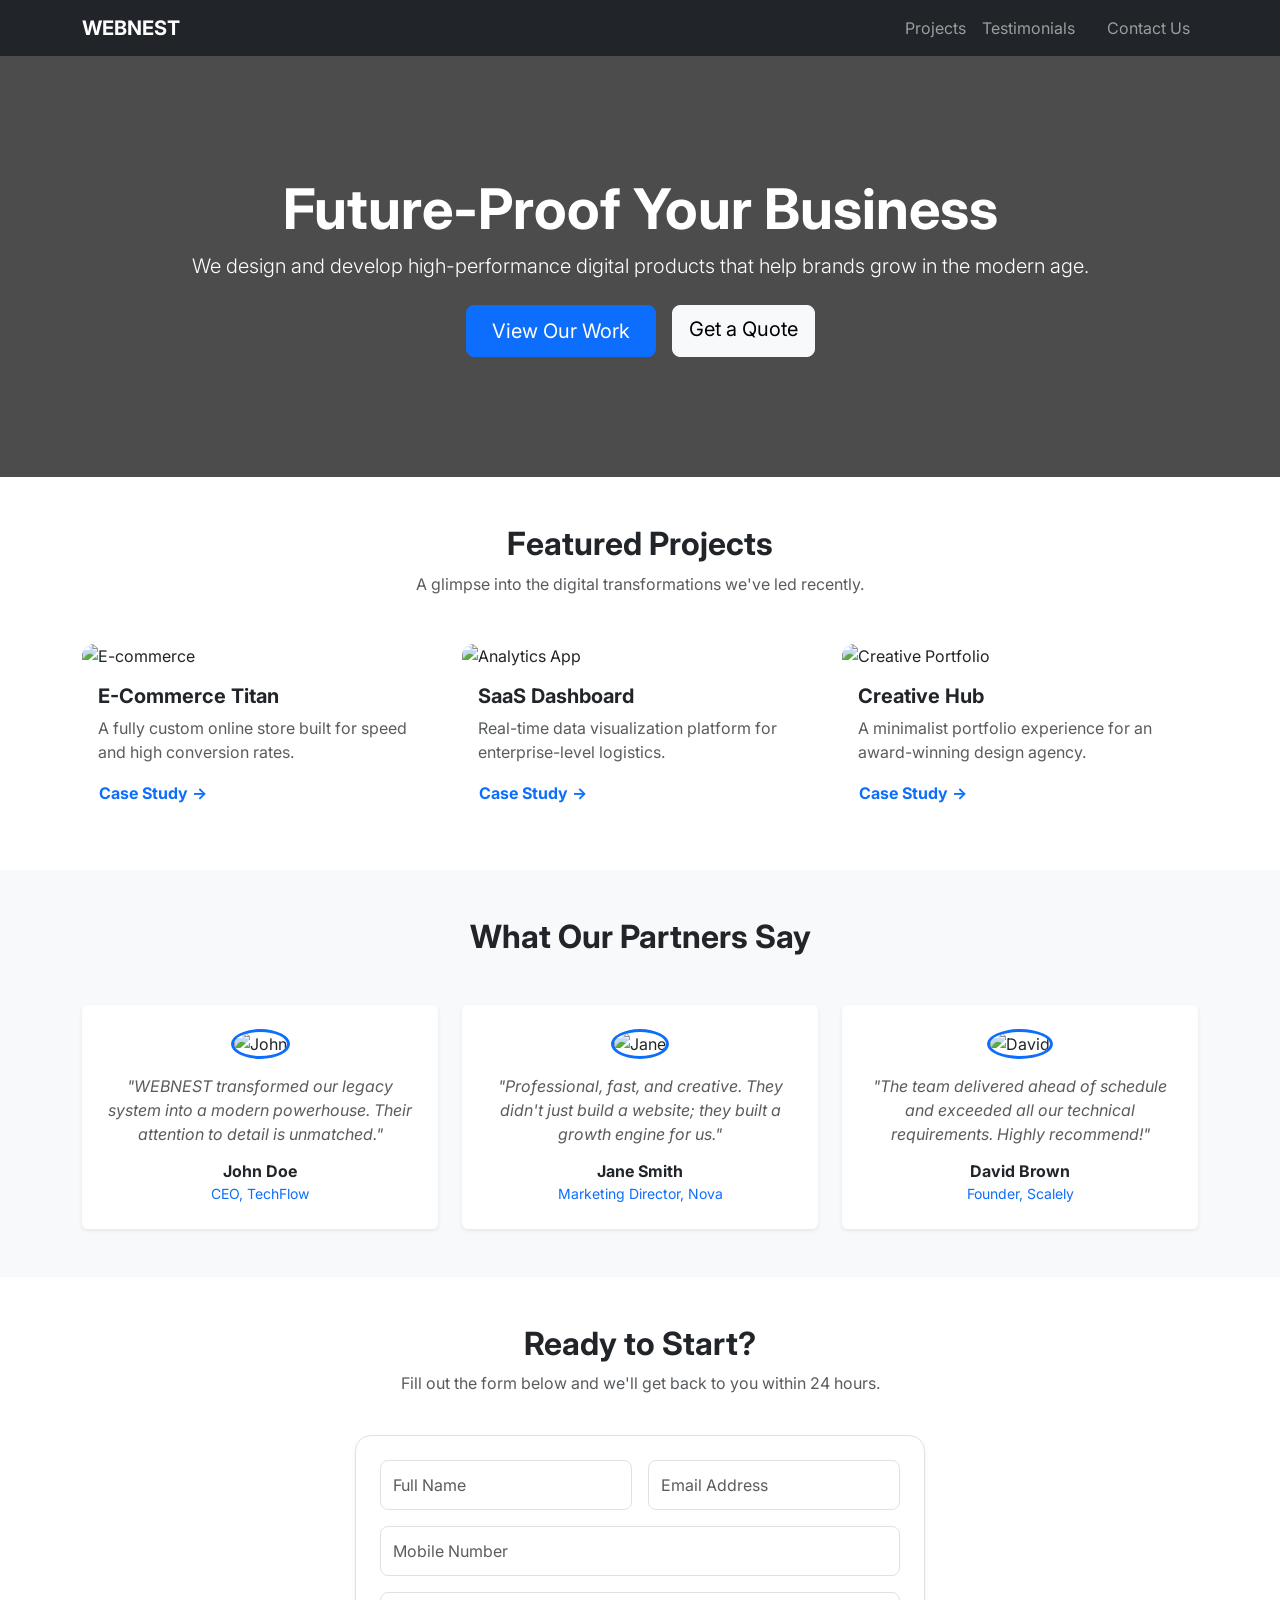
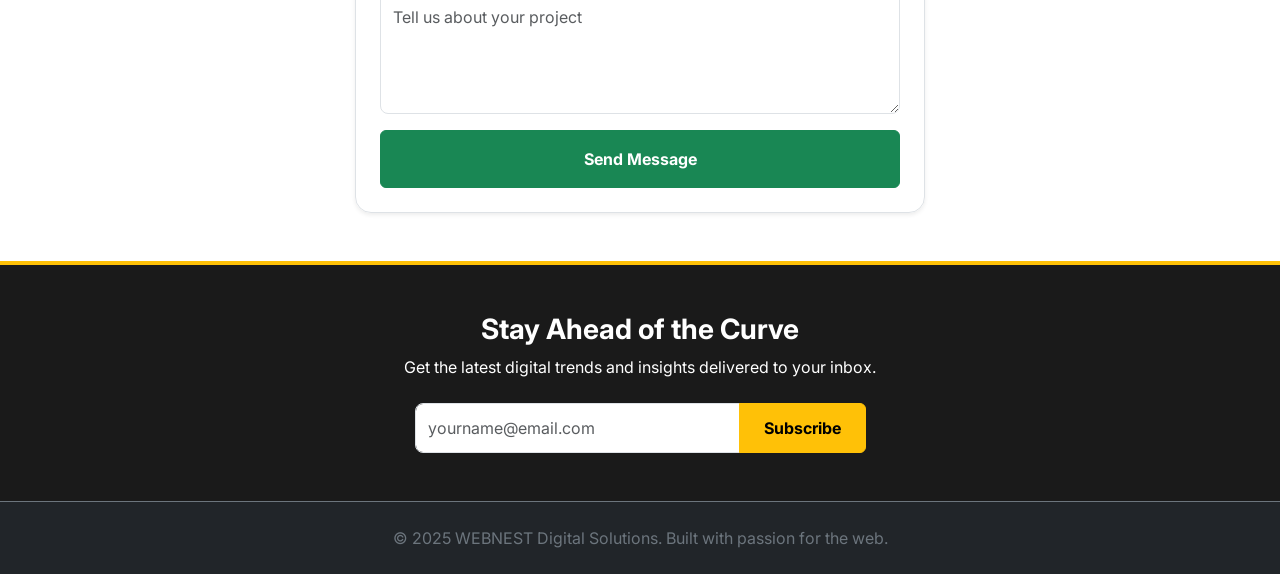
==== index.html @ b17c17e0 "fix index.html" ====
<!DOCTYPE html>
<html lang="en">
<head>
    <meta charset="UTF-8">
    <meta name="viewport" content="width=device-width, initial-scale=1">
    <title>WEBNEST | Premium Digital Solutions</title>
    <link rel="icon" type="image/png" href="images/favicon.png">

    <link href="https://cdn.jsdelivr.net/npm/bootstrap@5.3.2/dist/css/bootstrap.min.css" rel="stylesheet">
    
    <link href="https://fonts.googleapis.com/css2?family=Inter:wght@400;700&display=swap" rel="stylesheet">

    <style>
        body { font-family: 'Inter', sans-serif; }
        
        /* Hero Section */
        .hero-section {
            background: linear-gradient(rgba(0,0,0,0.7), rgba(0,0,0,0.7)), url('https://images.unsplash.com/photo-1497215728101-856f4ea42174?auto=format&fit=crop&w=1920&q=80');
            background-size: cover;
            background-position: center;
            padding: 120px 0;
        }

        .hero-section h1 { font-size: 3.5rem; font-weight: 700; }

        /* Card Hover Effects */
        .card { 
            transition: transform 0.3s ease, box-shadow 0.3s ease; 
            border: none;
            border-radius: 12px;
            overflow: hidden;
        }
        .card:hover { 
            transform: translateY(-10px); 
            box-shadow: 0 10px 20px rgba(0,0,0,0.1); 
        }

        /* Client Images */
        .client-card img {
            width: 80px;
            height: 80px;
            border-radius: 50%;
            object-fit: cover;
            border: 3px solid #0d6efd;
            margin-bottom: 15px;
        }

        /* Newsletter */
        .newsletter-section {
            background-color: #1a1a1a;
            border-top: 4px solid #ffc107;
        }

        .btn-primary { padding: 10px 25px; border-radius: 8px; }
        .form-control { border-radius: 8px; padding: 12px; }
    </style>
</head>
<body>

<nav class="navbar navbar-expand-lg navbar-dark bg-dark sticky-top">
    <div class="container">
        <a class="navbar-brand fw-bold" href="#">WEBNEST</a>
        <button class="navbar-toggler" type="button" data-bs-toggle="collapse" data-bs-target="#navbarNav">
            <span class="navbar-toggler-icon"></span>
        </button>
        <div class="collapse navbar-collapse" id="navbarNav">
            <ul class="navbar-nav ms-auto">
                <li class="nav-item"><a class="nav-link" href="#projects">Projects</a></li>
                <li class="nav-item"><a class="nav-link" href="#clients">Testimonials</a></li>
                <li class="nav-item"><a class="nav-link btn btn-outline-light ms-lg-3" href="#contact">Contact Us</a></li>
            </ul>
        </div>
    </div>
</nav>

<section class="hero-section text-center text-white">
    <div class="container">
        <h1 class="display-3">Future-Proof Your Business</h1>
        <p class="lead mb-4">We design and develop high-performance digital products that help brands grow in the modern age.</p>
        <div class="d-flex justify-content-center gap-3">
            <a href="#projects" class="btn btn-primary btn-lg">View Our Work</a>
            <a href="#contact" class="btn btn-light btn-lg">Get a Quote</a>
        </div>
    </div>
</section>

<section id="projects" class="py-5">
    <div class="container">
        <div class="text-center mb-5">
            <h2 class="fw-bold">Featured Projects</h2>
            <p class="text-muted">A glimpse into the digital transformations we've led recently.</p>
        </div>
        <div class="row g-4">
            <div class="col-md-4">
                <div class="card h-100">
                    <img src="https://images.unsplash.com/photo-1460925895917-afdab827c52f?auto=format&fit=crop&w=500&q=80" class="card-img-top" alt="E-commerce">
                    <div class="card-body">
                        <h5 class="card-title fw-bold">E-Commerce Titan</h5>
                        <p class="card-text text-muted">A fully custom online store built for speed and high conversion rates.</p>
                        <button class="btn btn-link p-0 text-decoration-none fw-bold">Case Study &rarr;</button>
                    </div>
                </div>
            </div>

            <div class="col-md-4">
                <div class="card h-100">
                    <img src="https://images.unsplash.com/photo-1551288049-bebda4e38f71?auto=format&fit=crop&w=500&q=80" class="card-img-top" alt="Analytics App">
                    <div class="card-body">
                        <h5 class="card-title fw-bold">SaaS Dashboard</h5>
                        <p class="card-text text-muted">Real-time data visualization platform for enterprise-level logistics.</p>
                        <button class="btn btn-link p-0 text-decoration-none fw-bold">Case Study &rarr;</button>
                    </div>
                </div>
            </div>

            <div class="col-md-4">
                <div class="card h-100">
                    <img src="https://images.unsplash.com/photo-1499951360447-b19be8fe80f5?auto=format&fit=crop&w=500&q=80" class="card-img-top" alt="Creative Portfolio">
                    <div class="card-body">
                        <h5 class="card-title fw-bold">Creative Hub</h5>
                        <p class="card-text text-muted">A minimalist portfolio experience for an award-winning design agency.</p>
                        <button class="btn btn-link p-0 text-decoration-none fw-bold">Case Study &rarr;</button>
                    </div>
                </div>
            </div>
        </div>
    </div>
</section>

<section id="clients" class="bg-light py-5">
    <div class="container">
        <h2 class="text-center mb-5 fw-bold">What Our Partners Say</h2>
        <div class="row g-4">
            <div class="col-md-4">
                <div class="client-card bg-white p-4 shadow-sm rounded text-center">
                    <img src="https://i.pravatar.cc/150?u=1" alt="John">
                    <p class="fst-italic text-muted">"WEBNEST transformed our legacy system into a modern powerhouse. Their attention to detail is unmatched."</p>
                    <h6 class="mb-0 fw-bold">John Doe</h6>
                    <small class="text-primary">CEO, TechFlow</small>
                </div>
            </div>

            <div class="col-md-4">
                <div class="client-card bg-white p-4 shadow-sm rounded text-center">
                    <img src="https://i.pravatar.cc/150?u=2" alt="Jane">
                    <p class="fst-italic text-muted">"Professional, fast, and creative. They didn't just build a website; they built a growth engine for us."</p>
                    <h6 class="mb-0 fw-bold">Jane Smith</h6>
                    <small class="text-primary">Marketing Director, Nova</small>
                </div>
            </div>

            <div class="col-md-4">
                <div class="client-card bg-white p-4 shadow-sm rounded text-center">
                    <img src="https://i.pravatar.cc/150?u=5" alt="David">
                    <p class="fst-italic text-muted">"The team delivered ahead of schedule and exceeded all our technical requirements. Highly recommend!"</p>
                    <h6 class="mb-0 fw-bold">David Brown</h6>
                    <small class="text-primary">Founder, Scalely</small>
                </div>
            </div>
        </div>
    </div>
</section>

<section id="contact" class="py-5">
    <div class="container">
        <div class="row justify-content-center">
            <div class="col-md-6 text-center mb-4">
                <h2 class="fw-bold">Ready to Start?</h2>
                <p class="text-muted">Fill out the form below and we'll get back to you within 24 hours.</p>
            </div>
        </div>
        <div class="row justify-content-center">
            <div class="col-md-6 border p-4 rounded-4 shadow-sm">
                <form>
                    <div class="row g-3">
                        <div class="col-md-6">
                            <input type="text" class="form-control" placeholder="Full Name" required>
                        </div>
                        <div class="col-md-6">
                            <input type="email" class="form-control" placeholder="Email Address" required>
                        </div>
                        <div class="col-12">
                            <input type="tel" class="form-control" placeholder="Mobile Number">
                        </div>
                        <div class="col-12">
                            <textarea class="form-control" rows="4" placeholder="Tell us about your project"></textarea>
                        </div>
                        <div class="col-12">
                            <button class="btn btn-success w-100 py-3 fw-bold">Send Message</button>
                        </div>
                    </div>
                </form>
            </div>
        </div>
    </div>
</section>

<section class="newsletter-section text-white py-5">
    <div class="container text-center">
        <h3 class="fw-bold">Stay Ahead of the Curve</h3>
        <p class="mb-4">Get the latest digital trends and insights delivered to your inbox.</p>
        <div class="row justify-content-center">
            <div class="col-md-5">
                <div class="input-group">
                    <input type="email" class="form-control" placeholder="yourname@email.com">
                    <button class="btn btn-warning fw-bold px-4">Subscribe</button>
                </div>
            </div>
        </div>
    </div>
</section>

<footer class="bg-dark text-secondary text-center py-4 border-top border-secondary">
    <div class="container">
        <p class="mb-0">&copy; 2025 WEBNEST Digital Solutions. Built with passion for the web.</p>
    </div>
</footer>

<script src="https://cdn.jsdelivr.net/npm/bootstrap@5.3.2/dist/js/bootstrap.bundle.min.js"></script>
</body>
</html>
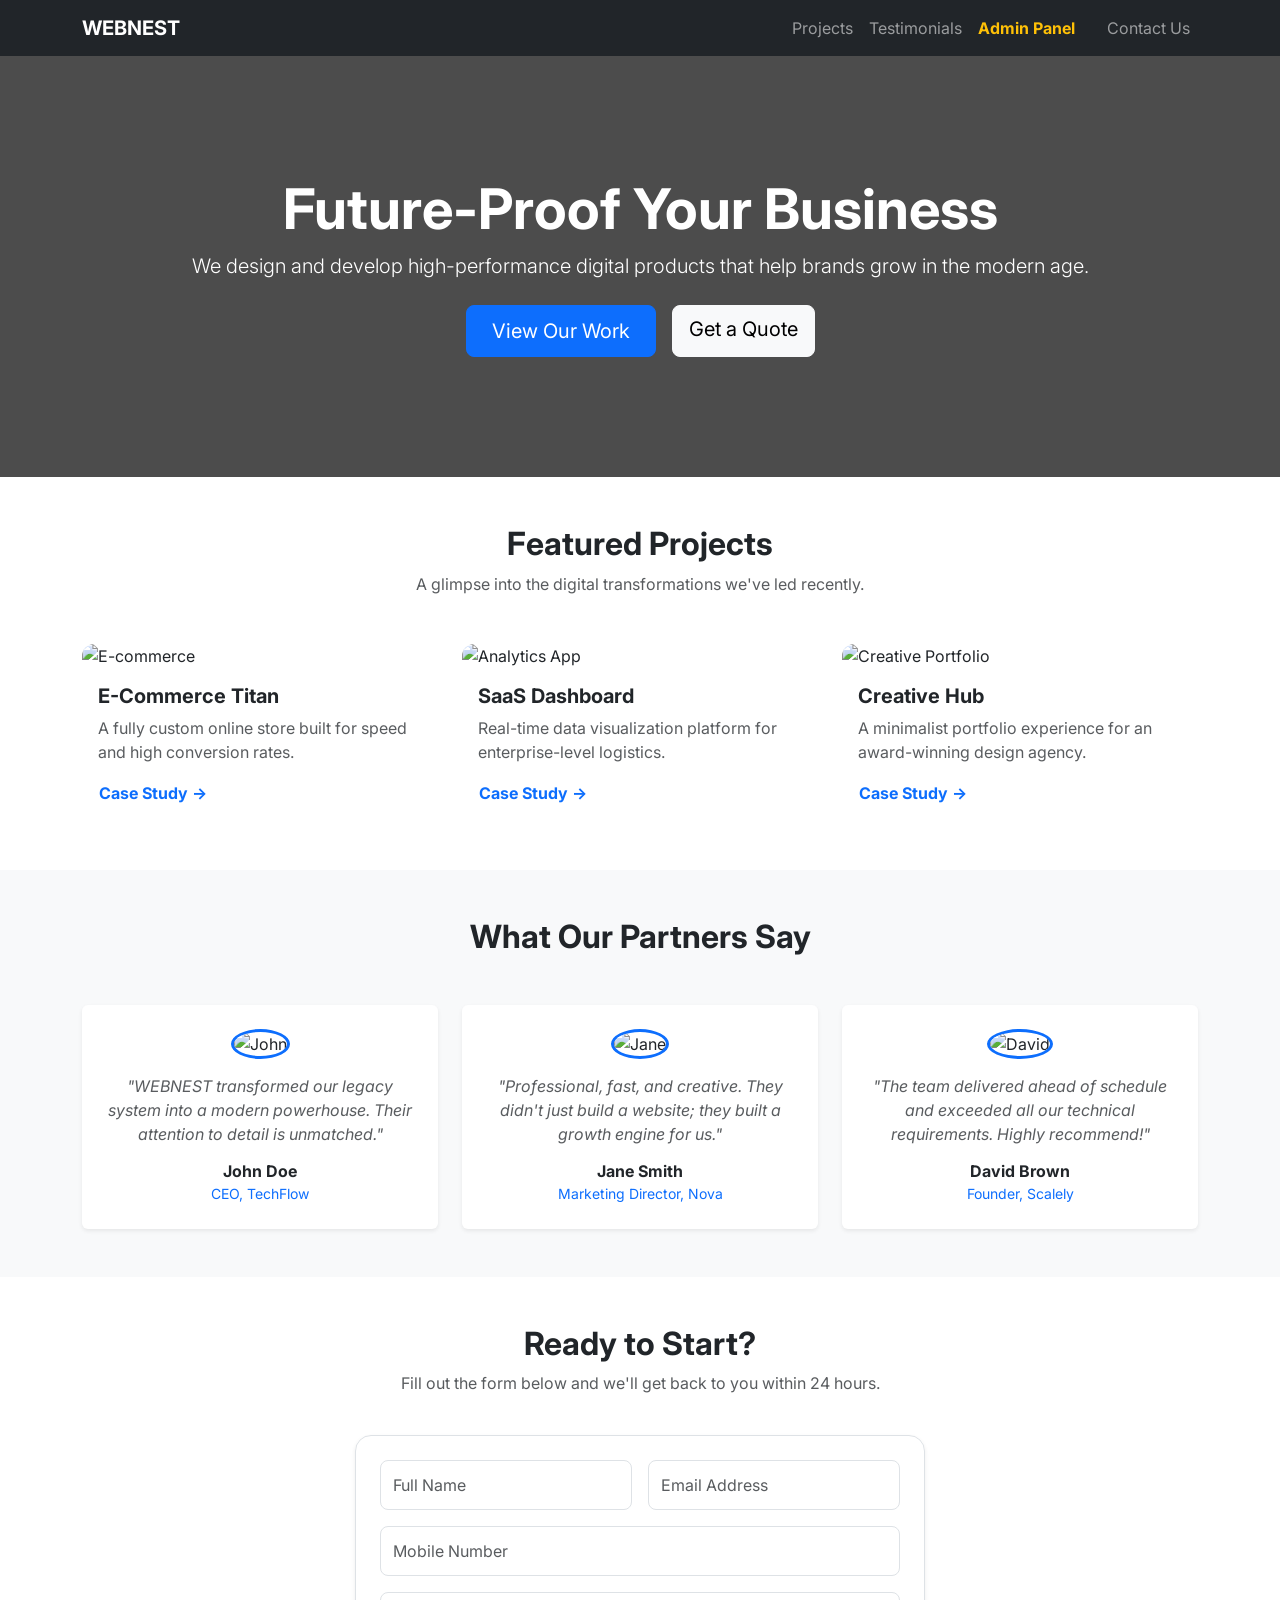
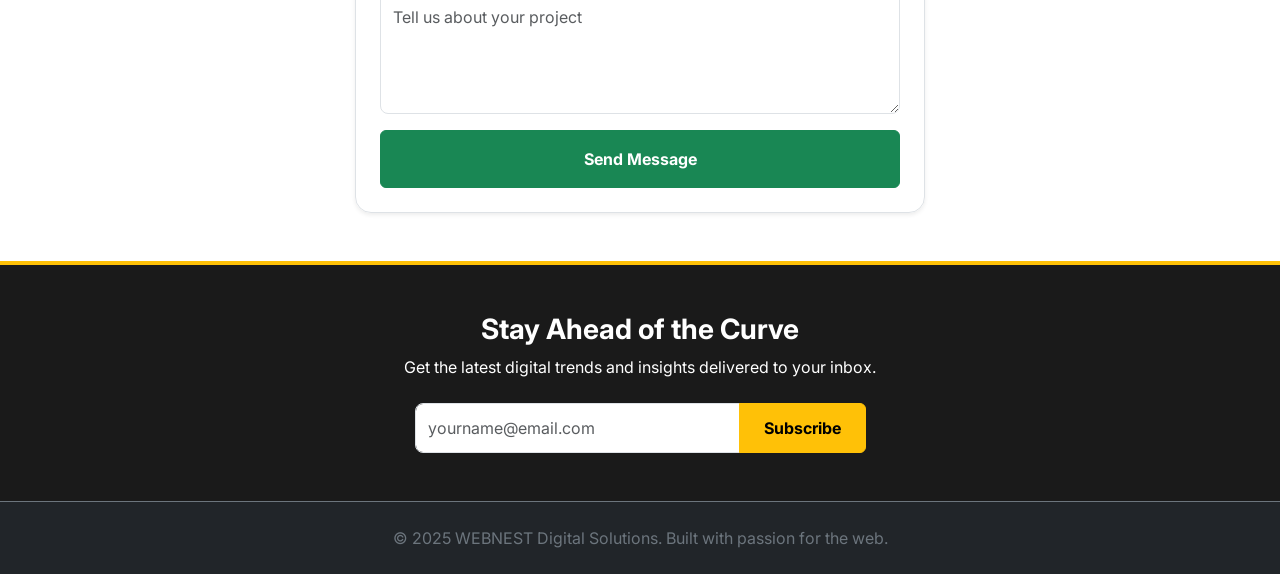
==== commit 4cd1c638: "connect admin panel" ====
--- a/index.html
+++ b/index.html
@@ -1,5 +1,6 @@
 <!DOCTYPE html>
 <html lang="en">
+
 <head>
     <meta charset="UTF-8">
     <meta name="viewport" content="width=device-width, initial-scale=1">
@@ -7,32 +8,38 @@
     <link rel="icon" type="image/png" href="images/favicon.png">
 
     <link href="https://cdn.jsdelivr.net/npm/bootstrap@5.3.2/dist/css/bootstrap.min.css" rel="stylesheet">
-    
+
     <link href="https://fonts.googleapis.com/css2?family=Inter:wght@400;700&display=swap" rel="stylesheet">
 
     <style>
-        body { font-family: 'Inter', sans-serif; }
-        
+        body {
+            font-family: 'Inter', sans-serif;
+        }
+
         /* Hero Section */
         .hero-section {
-            background: linear-gradient(rgba(0,0,0,0.7), rgba(0,0,0,0.7)), url('https://images.unsplash.com/photo-1497215728101-856f4ea42174?auto=format&fit=crop&w=1920&q=80');
+            background: linear-gradient(rgba(0, 0, 0, 0.7), rgba(0, 0, 0, 0.7)), url('https://images.unsplash.com/photo-1497215728101-856f4ea42174?auto=format&fit=crop&w=1920&q=80');
             background-size: cover;
             background-position: center;
             padding: 120px 0;
         }
 
-        .hero-section h1 { font-size: 3.5rem; font-weight: 700; }
+        .hero-section h1 {
+            font-size: 3.5rem;
+            font-weight: 700;
+        }
 
         /* Card Hover Effects */
-        .card { 
-            transition: transform 0.3s ease, box-shadow 0.3s ease; 
+        .card {
+            transition: transform 0.3s ease, box-shadow 0.3s ease;
             border: none;
             border-radius: 12px;
             overflow: hidden;
         }
-        .card:hover { 
-            transform: translateY(-10px); 
-            box-shadow: 0 10px 20px rgba(0,0,0,0.1); 
+
+        .card:hover {
+            transform: translateY(-10px);
+            box-shadow: 0 10px 20px rgba(0, 0, 0, 0.1);
         }
 
         /* Client Images */
@@ -51,171 +58,195 @@
             border-top: 4px solid #ffc107;
         }
 
-        .btn-primary { padding: 10px 25px; border-radius: 8px; }
-        .form-control { border-radius: 8px; padding: 12px; }
+        .btn-primary {
+            padding: 10px 25px;
+            border-radius: 8px;
+        }
+
+        .form-control {
+            border-radius: 8px;
+            padding: 12px;
+        }
     </style>
 </head>
+
 <body>
 
-<nav class="navbar navbar-expand-lg navbar-dark bg-dark sticky-top">
-    <div class="container">
-        <a class="navbar-brand fw-bold" href="#">WEBNEST</a>
-        <button class="navbar-toggler" type="button" data-bs-toggle="collapse" data-bs-target="#navbarNav">
-            <span class="navbar-toggler-icon"></span>
-        </button>
-        <div class="collapse navbar-collapse" id="navbarNav">
-            <ul class="navbar-nav ms-auto">
-                <li class="nav-item"><a class="nav-link" href="#projects">Projects</a></li>
-                <li class="nav-item"><a class="nav-link" href="#clients">Testimonials</a></li>
-                <li class="nav-item"><a class="nav-link btn btn-outline-light ms-lg-3" href="#contact">Contact Us</a></li>
-            </ul>
-        </div>
-    </div>
-</nav>
-
-<section class="hero-section text-center text-white">
-    <div class="container">
-        <h1 class="display-3">Future-Proof Your Business</h1>
-        <p class="lead mb-4">We design and develop high-performance digital products that help brands grow in the modern age.</p>
-        <div class="d-flex justify-content-center gap-3">
-            <a href="#projects" class="btn btn-primary btn-lg">View Our Work</a>
-            <a href="#contact" class="btn btn-light btn-lg">Get a Quote</a>
-        </div>
-    </div>
-</section>
-
-<section id="projects" class="py-5">
-    <div class="container">
-        <div class="text-center mb-5">
-            <h2 class="fw-bold">Featured Projects</h2>
-            <p class="text-muted">A glimpse into the digital transformations we've led recently.</p>
-        </div>
-        <div class="row g-4">
-            <div class="col-md-4">
-                <div class="card h-100">
-                    <img src="https://images.unsplash.com/photo-1460925895917-afdab827c52f?auto=format&fit=crop&w=500&q=80" class="card-img-top" alt="E-commerce">
-                    <div class="card-body">
-                        <h5 class="card-title fw-bold">E-Commerce Titan</h5>
-                        <p class="card-text text-muted">A fully custom online store built for speed and high conversion rates.</p>
-                        <button class="btn btn-link p-0 text-decoration-none fw-bold">Case Study &rarr;</button>
-                    </div>
-                </div>
-            </div>
-
-            <div class="col-md-4">
-                <div class="card h-100">
-                    <img src="https://images.unsplash.com/photo-1551288049-bebda4e38f71?auto=format&fit=crop&w=500&q=80" class="card-img-top" alt="Analytics App">
-                    <div class="card-body">
-                        <h5 class="card-title fw-bold">SaaS Dashboard</h5>
-                        <p class="card-text text-muted">Real-time data visualization platform for enterprise-level logistics.</p>
-                        <button class="btn btn-link p-0 text-decoration-none fw-bold">Case Study &rarr;</button>
-                    </div>
-                </div>
-            </div>
-
-            <div class="col-md-4">
-                <div class="card h-100">
-                    <img src="https://images.unsplash.com/photo-1499951360447-b19be8fe80f5?auto=format&fit=crop&w=500&q=80" class="card-img-top" alt="Creative Portfolio">
-                    <div class="card-body">
-                        <h5 class="card-title fw-bold">Creative Hub</h5>
-                        <p class="card-text text-muted">A minimalist portfolio experience for an award-winning design agency.</p>
-                        <button class="btn btn-link p-0 text-decoration-none fw-bold">Case Study &rarr;</button>
-                    </div>
-                </div>
-            </div>
-        </div>
-    </div>
-</section>
-
-<section id="clients" class="bg-light py-5">
-    <div class="container">
-        <h2 class="text-center mb-5 fw-bold">What Our Partners Say</h2>
-        <div class="row g-4">
-            <div class="col-md-4">
-                <div class="client-card bg-white p-4 shadow-sm rounded text-center">
-                    <img src="https://i.pravatar.cc/150?u=1" alt="John">
-                    <p class="fst-italic text-muted">"WEBNEST transformed our legacy system into a modern powerhouse. Their attention to detail is unmatched."</p>
-                    <h6 class="mb-0 fw-bold">John Doe</h6>
-                    <small class="text-primary">CEO, TechFlow</small>
-                </div>
-            </div>
-
-            <div class="col-md-4">
-                <div class="client-card bg-white p-4 shadow-sm rounded text-center">
-                    <img src="https://i.pravatar.cc/150?u=2" alt="Jane">
-                    <p class="fst-italic text-muted">"Professional, fast, and creative. They didn't just build a website; they built a growth engine for us."</p>
-                    <h6 class="mb-0 fw-bold">Jane Smith</h6>
-                    <small class="text-primary">Marketing Director, Nova</small>
-                </div>
-            </div>
-
-            <div class="col-md-4">
-                <div class="client-card bg-white p-4 shadow-sm rounded text-center">
-                    <img src="https://i.pravatar.cc/150?u=5" alt="David">
-                    <p class="fst-italic text-muted">"The team delivered ahead of schedule and exceeded all our technical requirements. Highly recommend!"</p>
-                    <h6 class="mb-0 fw-bold">David Brown</h6>
-                    <small class="text-primary">Founder, Scalely</small>
-                </div>
-            </div>
-        </div>
-    </div>
-</section>
-
-<section id="contact" class="py-5">
-    <div class="container">
-        <div class="row justify-content-center">
-            <div class="col-md-6 text-center mb-4">
-                <h2 class="fw-bold">Ready to Start?</h2>
-                <p class="text-muted">Fill out the form below and we'll get back to you within 24 hours.</p>
-            </div>
-        </div>
-        <div class="row justify-content-center">
-            <div class="col-md-6 border p-4 rounded-4 shadow-sm">
-                <form>
-                    <div class="row g-3">
-                        <div class="col-md-6">
-                            <input type="text" class="form-control" placeholder="Full Name" required>
-                        </div>
-                        <div class="col-md-6">
-                            <input type="email" class="form-control" placeholder="Email Address" required>
-                        </div>
-                        <div class="col-12">
-                            <input type="tel" class="form-control" placeholder="Mobile Number">
-                        </div>
-                        <div class="col-12">
-                            <textarea class="form-control" rows="4" placeholder="Tell us about your project"></textarea>
-                        </div>
-                        <div class="col-12">
-                            <button class="btn btn-success w-100 py-3 fw-bold">Send Message</button>
-                        </div>
-                    </div>
-                </form>
-            </div>
-        </div>
-    </div>
-</section>
-
-<section class="newsletter-section text-white py-5">
-    <div class="container text-center">
-        <h3 class="fw-bold">Stay Ahead of the Curve</h3>
-        <p class="mb-4">Get the latest digital trends and insights delivered to your inbox.</p>
-        <div class="row justify-content-center">
-            <div class="col-md-5">
-                <div class="input-group">
-                    <input type="email" class="form-control" placeholder="yourname@email.com">
-                    <button class="btn btn-warning fw-bold px-4">Subscribe</button>
-                </div>
-            </div>
-        </div>
-    </div>
-</section>
-
-<footer class="bg-dark text-secondary text-center py-4 border-top border-secondary">
-    <div class="container">
-        <p class="mb-0">&copy; 2025 WEBNEST Digital Solutions. Built with passion for the web.</p>
-    </div>
-</footer>
-
-<script src="https://cdn.jsdelivr.net/npm/bootstrap@5.3.2/dist/js/bootstrap.bundle.min.js"></script>
+    <nav class="navbar navbar-expand-lg navbar-dark bg-dark sticky-top">
+        <div class="container">
+            <a class="navbar-brand fw-bold" href="#">WEBNEST</a>
+            <button class="navbar-toggler" type="button" data-bs-toggle="collapse" data-bs-target="#navbarNav">
+                <span class="navbar-toggler-icon"></span>
+            </button>
+            <div class="collapse navbar-collapse" id="navbarNav">
+                <ul class="navbar-nav ms-auto">
+                    <li class="nav-item"><a class="nav-link" href="#projects">Projects</a></li>
+                    <li class="nav-item"><a class="nav-link" href="#clients">Testimonials</a></li>
+                    <li class="nav-item">
+                        <a class="nav-link fw-bold text-warning" href="/admin-panel/admin.html">Admin Panel</a>
+                    </li>
+                    <li class="nav-item"><a class="nav-link btn btn-outline-light ms-lg-3" href="#contact">Contact
+                            Us</a></li>
+                </ul>
+            </div>
+        </div>
+    </nav>
+
+    <section class="hero-section text-center text-white">
+        <div class="container">
+            <h1 class="display-3">Future-Proof Your Business</h1>
+            <p class="lead mb-4">We design and develop high-performance digital products that help brands grow in the
+                modern age.</p>
+            <div class="d-flex justify-content-center gap-3">
+                <a href="#projects" class="btn btn-primary btn-lg">View Our Work</a>
+                <a href="#contact" class="btn btn-light btn-lg">Get a Quote</a>
+            </div>
+        </div>
+    </section>
+
+    <section id="projects" class="py-5">
+        <div class="container">
+            <div class="text-center mb-5">
+                <h2 class="fw-bold">Featured Projects</h2>
+                <p class="text-muted">A glimpse into the digital transformations we've led recently.</p>
+            </div>
+            <div class="row g-4">
+                <div class="col-md-4">
+                    <div class="card h-100">
+                        <img src="https://images.unsplash.com/photo-1460925895917-afdab827c52f?auto=format&fit=crop&w=500&q=80"
+                            class="card-img-top" alt="E-commerce">
+                        <div class="card-body">
+                            <h5 class="card-title fw-bold">E-Commerce Titan</h5>
+                            <p class="card-text text-muted">A fully custom online store built for speed and high
+                                conversion rates.</p>
+                            <button class="btn btn-link p-0 text-decoration-none fw-bold">Case Study &rarr;</button>
+                        </div>
+                    </div>
+                </div>
+
+                <div class="col-md-4">
+                    <div class="card h-100">
+                        <img src="https://images.unsplash.com/photo-1551288049-bebda4e38f71?auto=format&fit=crop&w=500&q=80"
+                            class="card-img-top" alt="Analytics App">
+                        <div class="card-body">
+                            <h5 class="card-title fw-bold">SaaS Dashboard</h5>
+                            <p class="card-text text-muted">Real-time data visualization platform for enterprise-level
+                                logistics.</p>
+                            <button class="btn btn-link p-0 text-decoration-none fw-bold">Case Study &rarr;</button>
+                        </div>
+                    </div>
+                </div>
+
+                <div class="col-md-4">
+                    <div class="card h-100">
+                        <img src="https://images.unsplash.com/photo-1499951360447-b19be8fe80f5?auto=format&fit=crop&w=500&q=80"
+                            class="card-img-top" alt="Creative Portfolio">
+                        <div class="card-body">
+                            <h5 class="card-title fw-bold">Creative Hub</h5>
+                            <p class="card-text text-muted">A minimalist portfolio experience for an award-winning
+                                design agency.</p>
+                            <button class="btn btn-link p-0 text-decoration-none fw-bold">Case Study &rarr;</button>
+                        </div>
+                    </div>
+                </div>
+            </div>
+        </div>
+    </section>
+
+    <section id="clients" class="bg-light py-5">
+        <div class="container">
+            <h2 class="text-center mb-5 fw-bold">What Our Partners Say</h2>
+            <div class="row g-4">
+                <div class="col-md-4">
+                    <div class="client-card bg-white p-4 shadow-sm rounded text-center">
+                        <img src="https://i.pravatar.cc/150?u=1" alt="John">
+                        <p class="fst-italic text-muted">"WEBNEST transformed our legacy system into a modern
+                            powerhouse. Their attention to detail is unmatched."</p>
+                        <h6 class="mb-0 fw-bold">John Doe</h6>
+                        <small class="text-primary">CEO, TechFlow</small>
+                    </div>
+                </div>
+
+                <div class="col-md-4">
+                    <div class="client-card bg-white p-4 shadow-sm rounded text-center">
+                        <img src="https://i.pravatar.cc/150?u=2" alt="Jane">
+                        <p class="fst-italic text-muted">"Professional, fast, and creative. They didn't just build a
+                            website; they built a growth engine for us."</p>
+                        <h6 class="mb-0 fw-bold">Jane Smith</h6>
+                        <small class="text-primary">Marketing Director, Nova</small>
+                    </div>
+                </div>
+
+                <div class="col-md-4">
+                    <div class="client-card bg-white p-4 shadow-sm rounded text-center">
+                        <img src="https://i.pravatar.cc/150?u=5" alt="David">
+                        <p class="fst-italic text-muted">"The team delivered ahead of schedule and exceeded all our
+                            technical requirements. Highly recommend!"</p>
+                        <h6 class="mb-0 fw-bold">David Brown</h6>
+                        <small class="text-primary">Founder, Scalely</small>
+                    </div>
+                </div>
+            </div>
+        </div>
+    </section>
+
+    <section id="contact" class="py-5">
+        <div class="container">
+            <div class="row justify-content-center">
+                <div class="col-md-6 text-center mb-4">
+                    <h2 class="fw-bold">Ready to Start?</h2>
+                    <p class="text-muted">Fill out the form below and we'll get back to you within 24 hours.</p>
+                </div>
+            </div>
+            <div class="row justify-content-center">
+                <div class="col-md-6 border p-4 rounded-4 shadow-sm">
+                    <form>
+                        <div class="row g-3">
+                            <div class="col-md-6">
+                                <input type="text" class="form-control" placeholder="Full Name" required>
+                            </div>
+                            <div class="col-md-6">
+                                <input type="email" class="form-control" placeholder="Email Address" required>
+                            </div>
+                            <div class="col-12">
+                                <input type="tel" class="form-control" placeholder="Mobile Number">
+                            </div>
+                            <div class="col-12">
+                                <textarea class="form-control" rows="4"
+                                    placeholder="Tell us about your project"></textarea>
+                            </div>
+                            <div class="col-12">
+                                <button class="btn btn-success w-100 py-3 fw-bold">Send Message</button>
+                            </div>
+                        </div>
+                    </form>
+                </div>
+            </div>
+        </div>
+    </section>
+
+    <section class="newsletter-section text-white py-5">
+        <div class="container text-center">
+            <h3 class="fw-bold">Stay Ahead of the Curve</h3>
+            <p class="mb-4">Get the latest digital trends and insights delivered to your inbox.</p>
+            <div class="row justify-content-center">
+                <div class="col-md-5">
+                    <div class="input-group">
+                        <input type="email" class="form-control" placeholder="yourname@email.com">
+                        <button class="btn btn-warning fw-bold px-4">Subscribe</button>
+                    </div>
+                </div>
+            </div>
+        </div>
+    </section>
+
+    <footer class="bg-dark text-secondary text-center py-4 border-top border-secondary">
+        <div class="container">
+            <p class="mb-0">&copy; 2025 WEBNEST Digital Solutions. Built with passion for the web.</p>
+        </div>
+    </footer>
+
+    <script src="https://cdn.jsdelivr.net/npm/bootstrap@5.3.2/dist/js/bootstrap.bundle.min.js"></script>
 </body>
+
 </html>
